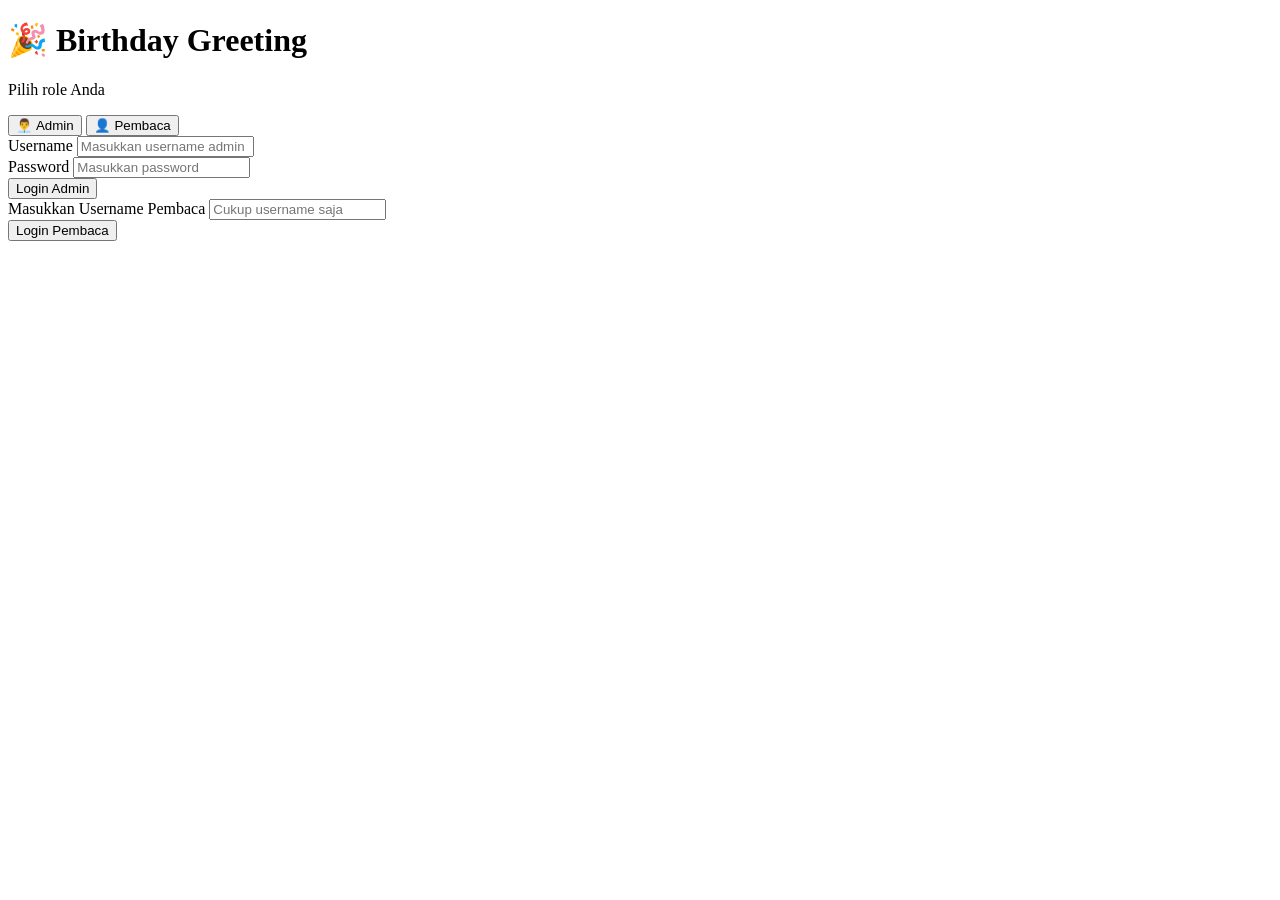
==== index.html @ 05ad00aa "Add files via upload" ====
<!DOCTYPE html>
<html lang="id">
<head>
    <meta charset="UTF-8">
    <meta name="viewport" content="width=device-width, initial-scale=1.0">
    <title>Birthday Greeting - Login</title>
    <link rel="stylesheet" href="css/style.css">
</head>
<body class="login-page">
    <div class="login-container">
        <div class="login-card">
            <h1 class="login-title">🎉 Birthday Greeting</h1>
            <p class="login-subtitle">Pilih role Anda</p>
            
            <!-- Tab Navigation -->
            <div class="login-tabs">
                <button type="button" class="tab-btn active" data-tab="admin-tab">👨‍💼 Admin</button>
                <button type="button" class="tab-btn" data-tab="pembaca-tab">👤 Pembaca</button>
            </div>

            <!-- Admin Login Form -->
            <form id="adminLoginForm" class="login-form active-tab">
                <div class="form-group">
                    <label for="admin-username">Username</label>
                    <input 
                        type="text" 
                        id="admin-username" 
                        placeholder="Masukkan username admin"
                        required
                    >
                </div>

                <div class="form-group">
                    <label for="admin-password">Password</label>
                    <input 
                        type="password" 
                        id="admin-password" 
                        placeholder="Masukkan password"
                        required
                    >
                </div>

                <button type="submit" class="login-btn">Login Admin</button>
            </form>

            <!-- Pembaca Login Form -->
            <form id="pembacaLoginForm" class="login-form">
                <div class="form-group">
                    <label for="pembaca-username">Masukkan Username Pembaca</label>
                    <input 
                        type="text" 
                        id="pembaca-username" 
                        placeholder="Cukup username saja"
                        required
                    >
                </div>

                <button type="submit" class="login-btn">Login Pembaca</button>
            </form>

            <div id="errorMessage" class="error-message"></div>
        </div>
    </div>

    <script src="js/auth.js"></script>
</body>
</html>
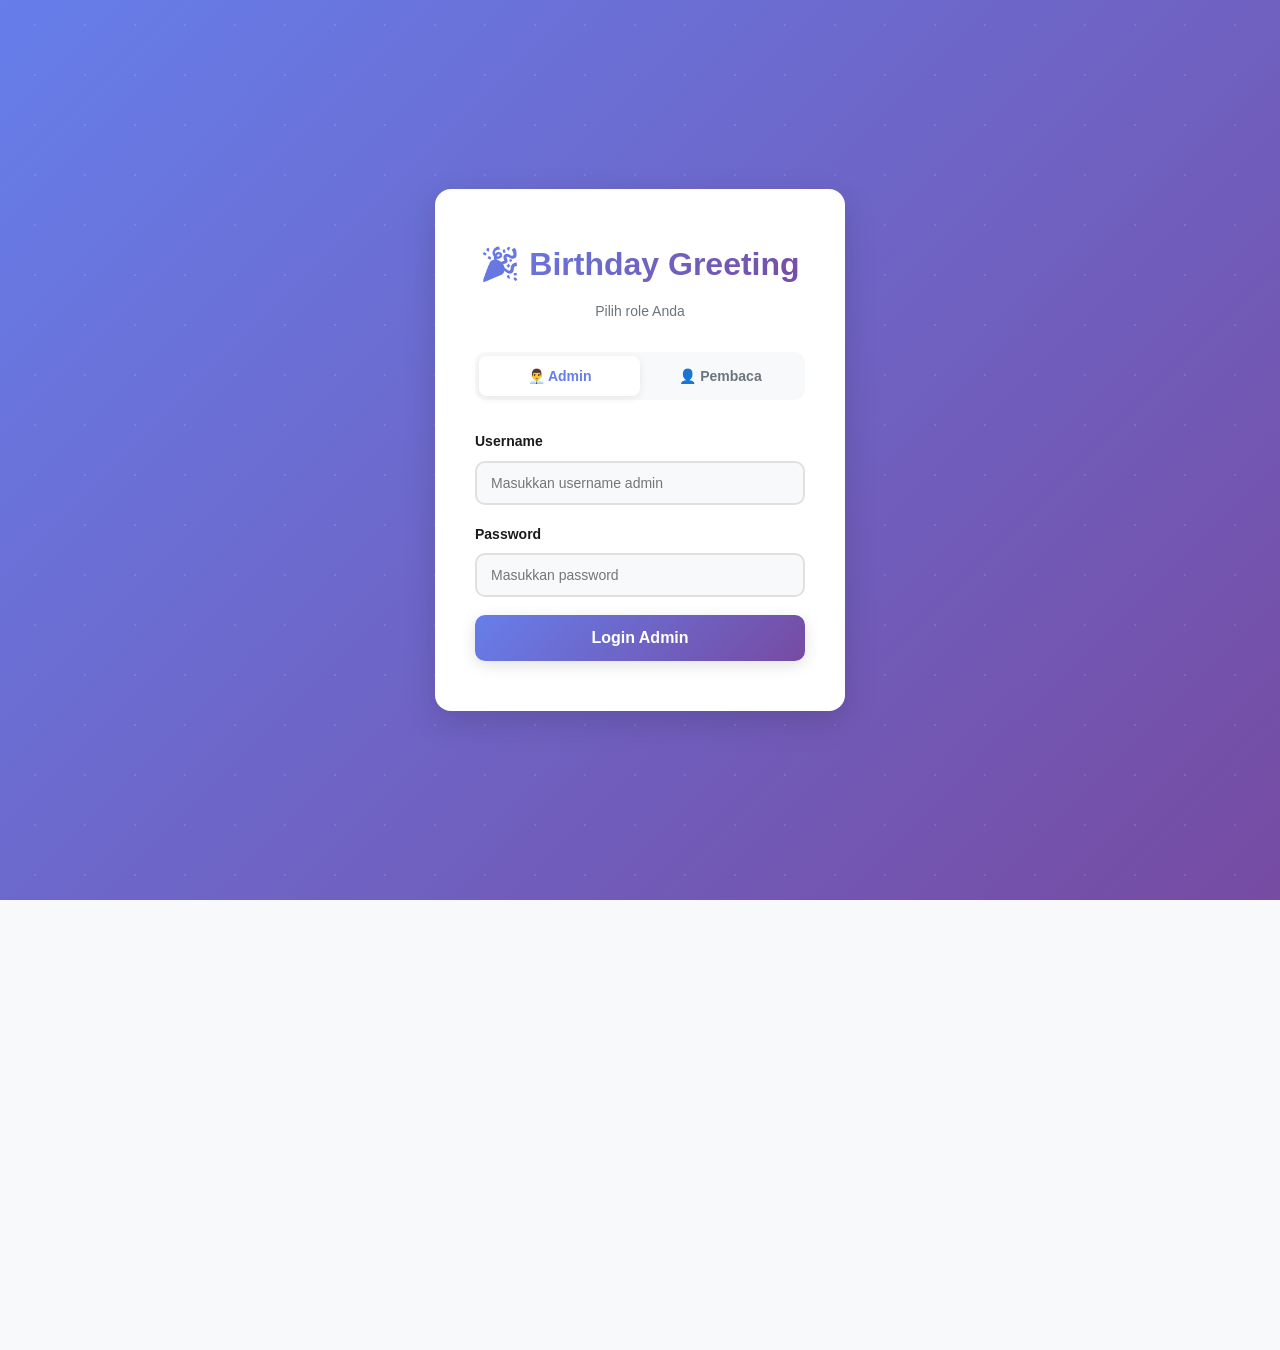
==== commit 95769333: "Fix stylesheet link in index.html Updated the stylesheet link to use 'style.css' instead of 'css/sty" ====
--- a/index.html
+++ b/index.html
@@ -4,7 +4,7 @@
     <meta charset="UTF-8">
     <meta name="viewport" content="width=device-width, initial-scale=1.0">
     <title>Birthday Greeting - Login</title>
-    <link rel="stylesheet" href="css/style.css">
+    <link rel="stylesheet" href="style.css">
 </head>
 <body class="login-page">
     <div class="login-container">
--- a/style.css
+++ b/style.css
@@ -0,0 +1,1236 @@
+/* ============================================
+   GLOBAL & RESET
+   ============================================ */
+* {
+    margin: 0;
+    padding: 0;
+    box-sizing: border-box;
+}
+
+:root {
+    --primary: #667eea;
+    --primary-dark: #5568d3;
+    --primary-light: #8b9cff;
+    --secondary: #764ba2;
+    --success: #4CAF50;
+    --danger: #f44336;
+    --warning: #ff9800;
+    --bg-light: #f8f9fa;
+    --bg-lighter: #ffffff;
+    --text-dark: #1a1a1a;
+    --text-muted: #6c757d;
+    --border-color: #e0e0e0;
+    --shadow-sm: 0 2px 8px rgba(0, 0, 0, 0.08);
+    --shadow-md: 0 4px 16px rgba(0, 0, 0, 0.12);
+    --shadow-lg: 0 10px 32px rgba(0, 0, 0, 0.15);
+}
+
+html, body {
+    font-family: 'Inter', 'Segoe UI', Tahoma, Geneva, Verdana, sans-serif;
+    background-color: var(--bg-light);
+    color: var(--text-dark);
+    line-height: 1.6;
+}
+
+/* Scrollbar */
+::-webkit-scrollbar {
+    width: 8px;
+    height: 8px;
+}
+
+::-webkit-scrollbar-track {
+    background: var(--bg-light);
+}
+
+::-webkit-scrollbar-thumb {
+    background: var(--border-color);
+    border-radius: 4px;
+}
+
+::-webkit-scrollbar-thumb:hover {
+    background: var(--primary);
+}
+
+/* ============================================
+   LOGIN PAGE STYLES
+   ============================================ */
+.login-page {
+    display: flex;
+    align-items: center;
+    justify-content: center;
+    min-height: 100vh;
+    background: linear-gradient(135deg, #667eea 0%, #764ba2 100%);
+    position: relative;
+    overflow: hidden;
+}
+
+.login-page::before {
+    content: '';
+    position: absolute;
+    top: -50%;
+    right: -50%;
+    width: 200%;
+    height: 200%;
+    background: radial-gradient(circle, rgba(255, 255, 255, 0.1) 1px, transparent 1px);
+    background-size: 50px 50px;
+    animation: float 20s infinite linear;
+}
+
+@keyframes float {
+    0% { transform: translate(0, 0); }
+    100% { transform: translate(50px, 50px); }
+}
+
+.login-container {
+    width: 100%;
+    max-width: 450px;
+    padding: 20px;
+    position: relative;
+    z-index: 10;
+}
+
+.login-card {
+    background: var(--bg-lighter);
+    border-radius: 16px;
+    padding: 50px 40px;
+    box-shadow: var(--shadow-lg);
+    animation: slideUp 0.6s ease-out;
+    backdrop-filter: blur(10px);
+}
+
+@keyframes slideUp {
+    from {
+        opacity: 0;
+        transform: translateY(40px);
+    }
+    to {
+        opacity: 1;
+        transform: translateY(0);
+    }
+}
+
+.login-title {
+    font-size: 32px;
+    font-weight: 700;
+    background: linear-gradient(135deg, var(--primary) 0%, var(--secondary) 100%);
+    -webkit-background-clip: text;
+    -webkit-text-fill-color: transparent;
+    margin-bottom: 10px;
+    text-align: center;
+}
+
+.login-subtitle {
+    color: var(--text-muted);
+    text-align: center;
+    margin-bottom: 30px;
+    font-size: 14px;
+    font-weight: 500;
+}
+
+/* Login Tabs */
+.login-tabs {
+    display: flex;
+    gap: 0;
+    margin-bottom: 30px;
+    background-color: var(--bg-light);
+    padding: 4px;
+    border-radius: 10px;
+}
+
+.tab-btn {
+    flex: 1;
+    padding: 12px;
+    background-color: transparent;
+    border: none;
+    border-radius: 8px;
+    color: var(--text-muted);
+    font-size: 14px;
+    font-weight: 600;
+    cursor: pointer;
+    transition: all 0.3s ease;
+}
+
+.tab-btn.active {
+    background-color: var(--bg-lighter);
+    color: var(--primary);
+    box-shadow: var(--shadow-sm);
+}
+
+.tab-btn:hover {
+    color: var(--primary);
+}
+
+/* Login Form */
+.login-form {
+    display: none;
+    animation: fadeIn 0.3s ease;
+}
+
+.login-form.active-tab {
+    display: block;
+}
+
+@keyframes fadeIn {
+    from { opacity: 0; }
+    to { opacity: 1; }
+}
+
+.form-group {
+    margin-bottom: 18px;
+}
+
+.form-group label {
+    display: block;
+    margin-bottom: 8px;
+    font-weight: 600;
+    color: var(--text-dark);
+    font-size: 14px;
+}
+
+.form-group input {
+    width: 100%;
+    padding: 12px 14px;
+    border: 2px solid var(--border-color);
+    border-radius: 10px;
+    font-size: 14px;
+    transition: all 0.3s ease;
+    background-color: var(--bg-light);
+}
+
+.form-group input:focus {
+    outline: none;
+    border-color: var(--primary);
+    background-color: var(--bg-lighter);
+    box-shadow: 0 0 0 3px rgba(102, 126, 234, 0.1);
+}
+
+.login-btn {
+    width: 100%;
+    padding: 14px;
+    background: linear-gradient(135deg, var(--primary) 0%, var(--secondary) 100%);
+    color: white;
+    border: none;
+    border-radius: 10px;
+    font-size: 16px;
+    font-weight: 600;
+    cursor: pointer;
+    transition: all 0.3s ease;
+    box-shadow: var(--shadow-md);
+}
+
+.login-btn:hover {
+    transform: translateY(-3px);
+    box-shadow: 0 8px 20px rgba(102, 126, 234, 0.4);
+}
+
+.login-btn:active {
+    transform: translateY(-1px);
+}
+
+.login-info {
+    background: linear-gradient(135deg, #f0f4ff 0%, #f9f5ff 100%);
+    padding: 16px;
+    border-radius: 10px;
+    margin-top: 20px;
+    font-size: 13px;
+    color: var(--text-dark);
+    border-left: 4px solid var(--primary);
+}
+
+.login-info p {
+    margin-bottom: 8px;
+}
+
+.login-info p:last-child {
+    margin-bottom: 0;
+}
+
+.login-info code {
+    background-color: var(--bg-lighter);
+    padding: 3px 8px;
+    border-radius: 5px;
+    font-family: 'Monaco', 'Courier New', monospace;
+    color: var(--primary);
+    font-weight: 600;
+    font-size: 12px;
+}
+
+.error-message {
+    color: var(--danger);
+    text-align: center;
+    font-size: 14px;
+    margin-top: 20px;
+    display: none;
+    padding: 12px 14px;
+    background-color: #ffe6e6;
+    border-radius: 8px;
+    border-left: 4px solid var(--danger);
+    animation: slideDown 0.3s ease;
+}
+
+@keyframes slideDown {
+    from {
+        opacity: 0;
+        transform: translateY(-10px);
+    }
+    to {
+        opacity: 1;
+        transform: translateY(0);
+    }
+}
+
+.error-message.show {
+    display: block;
+}
+
+/* ============================================
+   APP PAGE STYLES - PEMBACA VIEW
+   ============================================ */
+.app-page {
+    display: flex;
+    flex-direction: column;
+    min-height: 100vh;
+    background: linear-gradient(135deg, var(--primary) 0%, var(--secondary) 100%);
+    position: relative;
+}
+
+/* Navbar */
+.navbar {
+    background-color: rgba(0, 0, 0, 0.2);
+    backdrop-filter: blur(20px);
+    padding: 18px 30px;
+    display: flex;
+    justify-content: space-between;
+    align-items: center;
+    color: white;
+    box-shadow: var(--shadow-md);
+    border-bottom: 1px solid rgba(255, 255, 255, 0.1);
+}
+
+.app-title {
+    font-size: 26px;
+    font-weight: 700;
+    letter-spacing: -0.5px;
+}
+
+.navbar-right {
+    display: flex;
+    align-items: center;
+    gap: 20px;
+}
+
+.user-info {
+    display: flex;
+    align-items: center;
+    gap: 12px;
+    font-size: 14px;
+}
+
+#username-display {
+    font-weight: 600;
+    letter-spacing: -0.3px;
+}
+
+#role-badge {
+    background-color: rgba(255, 255, 255, 0.25);
+    padding: 6px 14px;
+    border-radius: 20px;
+    font-size: 12px;
+    font-weight: 600;
+    backdrop-filter: blur(10px);
+}
+
+.logout-btn {
+    padding: 10px 18px;
+    background-color: rgba(255, 255, 255, 0.15);
+    color: white;
+    border: 2px solid rgba(255, 255, 255, 0.4);
+    border-radius: 8px;
+    cursor: pointer;
+    font-size: 14px;
+    font-weight: 600;
+    transition: all 0.3s ease;
+}
+
+.logout-btn:hover {
+    background-color: rgba(255, 255, 255, 0.25);
+    transform: translateY(-2px);
+    border-color: white;
+}
+
+/* Main App Container - Pembaca View */
+.app-container {
+    flex: 1;
+    display: flex;
+    align-items: center;
+    justify-content: center;
+    padding: 40px 20px;
+    position: relative;
+}
+
+.pages-container {
+    width: 100%;
+    max-width: 700px;
+    height: 550px;
+    position: relative;
+    perspective: 1000px;
+}
+
+.page {
+    position: absolute;
+    width: 100%;
+    height: 100%;
+    background: var(--bg-lighter);
+    border-radius: 20px;
+    padding: 50px;
+    box-shadow: var(--shadow-lg);
+    opacity: 0;
+    visibility: hidden;
+    transform: translateX(120px) rotateY(25deg);
+    transition: all 0.6s cubic-bezier(0.34, 1.56, 0.64, 1);
+    display: flex;
+    align-items: center;
+    justify-content: center;
+    overflow-y: auto;
+}
+
+.page.active {
+    opacity: 1;
+    visibility: visible;
+    transform: translateX(0) rotateY(0);
+}
+
+.page.prev {
+    transform: translateX(-120px) rotateY(-25deg);
+}
+
+.page-content {
+    text-align: center;
+    width: 100%;
+}
+
+.page-content h2 {
+    font-size: 32px;
+    font-weight: 700;
+    background: linear-gradient(135deg, var(--primary) 0%, var(--secondary) 100%);
+    -webkit-background-clip: text;
+    -webkit-text-fill-color: transparent;
+    margin-bottom: 24px;
+}
+
+.page-content p {
+    font-size: 18px;
+    color: var(--text-dark);
+    line-height: 1.9;
+    margin-bottom: 16px;
+}
+
+.document-container {
+    background-color: var(--bg-light);
+    padding: 30px;
+    border-radius: 12px;
+    border: 2px dashed var(--primary);
+    min-height: 250px;
+    display: flex;
+    flex-direction: column;
+    align-items: center;
+    justify-content: center;
+    gap: 16px;
+}
+
+.whatsapp-section {
+    margin-top: 40px;
+    padding-top: 30px;
+    border-top: 2px solid var(--border-color);
+}
+
+.whatsapp-btn {
+    padding: 16px 32px;
+    background: linear-gradient(135deg, #25D366 0%, #20BA5E 100%);
+    color: white;
+    border: none;
+    border-radius: 12px;
+    font-size: 16px;
+    font-weight: 600;
+    cursor: pointer;
+    transition: all 0.3s ease;
+    box-shadow: var(--shadow-md);
+    display: inline-block;
+}
+
+.whatsapp-btn:hover {
+    transform: translateY(-4px);
+    box-shadow: 0 8px 24px rgba(37, 211, 102, 0.35);
+}
+
+.whatsapp-btn:active {
+    transform: translateY(-2px);
+}
+
+.wa-note {
+    font-size: 13px;
+    color: var(--text-muted);
+    margin-top: 12px;
+}
+
+.page-indicator {
+    position: absolute;
+    bottom: 30px;
+    left: 50%;
+    transform: translateX(-50%);
+    background-color: rgba(0, 0, 0, 0.3);
+    color: white;
+    padding: 10px 20px;
+    border-radius: 24px;
+    font-size: 14px;
+    font-weight: 600;
+    backdrop-filter: blur(10px);
+    border: 1px solid rgba(255, 255, 255, 0.2);
+}
+
+.controls {
+    display: flex;
+    justify-content: center;
+    gap: 16px;
+    padding: 24px;
+    background-color: rgba(0, 0, 0, 0.15);
+}
+
+.control-btn {
+    padding: 14px 28px;
+    background-color: white;
+    color: var(--primary);
+    border: none;
+    border-radius: 12px;
+    font-size: 14px;
+    font-weight: 600;
+    cursor: pointer;
+    transition: all 0.3s ease;
+    box-shadow: var(--shadow-md);
+    letter-spacing: -0.3px;
+}
+
+.control-btn:hover:not(.disabled) {
+    transform: translateY(-4px);
+    box-shadow: 0 8px 24px rgba(0, 0, 0, 0.25);
+}
+
+.control-btn:active:not(.disabled) {
+    transform: translateY(-2px);
+}
+
+.control-btn.disabled {
+    opacity: 0.5;
+    cursor: not-allowed;
+}
+
+.control-btn.disabled:hover {
+    transform: none;
+}
+
+/* ============================================
+   ADMIN DASHBOARD STYLES
+   ============================================ */
+.admin-dashboard {
+    display: flex;
+    min-height: 100vh;
+    background-color: var(--bg-light);
+}
+
+/* Admin Sidebar */
+.admin-sidebar {
+    width: 280px;
+    background: var(--bg-lighter);
+    border-right: 1px solid var(--border-color);
+    display: flex;
+    flex-direction: column;
+    box-shadow: var(--shadow-sm);
+    overflow-y: auto;
+    position: relative;
+    z-index: 50;
+}
+
+.admin-header {
+    padding: 24px 20px;
+    border-bottom: 1px solid var(--border-color);
+}
+
+.admin-logo {
+    font-size: 24px;
+    font-weight: 700;
+    background: linear-gradient(135deg, var(--primary) 0%, var(--secondary) 100%);
+    -webkit-background-clip: text;
+    -webkit-text-fill-color: transparent;
+}
+
+.admin-menu {
+    list-style: none;
+    padding: 16px 12px;
+    flex: 1;
+    display: flex;
+    flex-direction: column;
+    gap: 4px;
+}
+
+.admin-menu-item {
+    display: flex;
+    align-items: center;
+    gap: 12px;
+    width: 100%;
+    padding: 12px 16px;
+    background: none;
+    color: var(--text-muted);
+    text-decoration: none;
+    font-weight: 600;
+    font-size: 14px;
+    cursor: pointer;
+    transition: all 0.25s ease;
+    border: none;
+    border-radius: 10px;
+    text-align: left;
+}
+
+.menu-icon {
+    font-size: 17px;
+    width: 22px;
+    display: inline-flex;
+    align-items: center;
+    justify-content: center;
+    flex-shrink: 0;
+}
+
+.admin-menu-item:hover {
+    background-color: var(--bg-light);
+    color: var(--primary);
+}
+
+.admin-menu-item.active {
+    background: linear-gradient(135deg, rgba(102, 126, 234, 0.12) 0%, rgba(118, 75, 162, 0.12) 100%);
+    color: var(--primary);
+    box-shadow: inset 3px 0 0 var(--primary);
+}
+
+/* Admin Main Content */
+.admin-main {
+    flex: 1;
+    display: flex;
+    flex-direction: column;
+}
+
+.admin-top-bar {
+    background: var(--bg-lighter);
+    padding: 20px 30px;
+    border-bottom: 1px solid var(--border-color);
+    box-shadow: var(--shadow-sm);
+    display: flex;
+    justify-content: space-between;
+    align-items: center;
+    position: relative;
+    z-index: 60;
+}
+
+.admin-title {
+    font-size: 24px;
+    font-weight: 700;
+    color: var(--text-dark);
+}
+
+/* Admin Profile Dropdown (Top Bar) */
+.admin-profile {
+    position: relative;
+}
+
+.admin-profile-trigger {
+    display: flex;
+    align-items: center;
+    gap: 10px;
+    padding: 6px 16px 6px 6px;
+    background-color: var(--bg-light);
+    border: 1px solid var(--border-color);
+    border-radius: 30px;
+    cursor: pointer;
+    transition: all 0.25s ease;
+}
+
+.admin-profile-trigger:hover {
+    border-color: var(--primary);
+    box-shadow: var(--shadow-sm);
+}
+
+.admin-profile-avatar {
+    width: 34px;
+    height: 34px;
+    border-radius: 50%;
+    background: linear-gradient(135deg, var(--primary) 0%, var(--secondary) 100%);
+    display: flex;
+    align-items: center;
+    justify-content: center;
+    color: white;
+    font-weight: 700;
+    font-size: 15px;
+    flex-shrink: 0;
+}
+
+.admin-profile-name {
+    font-weight: 600;
+    font-size: 14px;
+    color: var(--text-dark);
+}
+
+.admin-profile-chevron {
+    font-size: 11px;
+    color: var(--text-muted);
+    transition: transform 0.25s ease;
+}
+
+.admin-profile.open .admin-profile-chevron {
+    transform: rotate(180deg);
+}
+
+.admin-profile-dropdown {
+    position: absolute;
+    top: calc(100% + 10px);
+    right: 0;
+    min-width: 190px;
+    background: var(--bg-lighter);
+    border: 1px solid var(--border-color);
+    border-radius: 12px;
+    box-shadow: var(--shadow-lg);
+    padding: 8px;
+    opacity: 0;
+    visibility: hidden;
+    transform: translateY(-8px);
+    transition: all 0.2s ease;
+    z-index: 200;
+}
+
+.admin-profile-dropdown.show {
+    opacity: 1;
+    visibility: visible;
+    transform: translateY(0);
+}
+
+.admin-dropdown-item {
+    display: flex;
+    align-items: center;
+    gap: 10px;
+    width: 100%;
+    padding: 10px 12px;
+    background: none;
+    border: none;
+    border-radius: 8px;
+    font-size: 13px;
+    font-weight: 600;
+    color: var(--text-dark);
+    cursor: pointer;
+    transition: all 0.2s ease;
+    text-align: left;
+}
+
+.admin-dropdown-item:hover {
+    background-color: var(--bg-light);
+}
+
+.admin-dropdown-item.danger {
+    color: var(--danger);
+}
+
+.admin-dropdown-item.danger:hover {
+    background-color: #fee;
+}
+
+.admin-breadcrumb {
+    display: flex;
+    gap: 8px;
+    font-size: 13px;
+    color: var(--text-muted);
+}
+
+.admin-content {
+    flex: 1;
+    overflow-y: auto;
+    padding: 30px;
+}
+
+/* Admin Sections */
+.admin-section {
+    background: var(--bg-lighter);
+    border-radius: 16px;
+    padding: 30px;
+    margin-bottom: 24px;
+    box-shadow: var(--shadow-sm);
+    border: 1px solid var(--border-color);
+}
+
+.admin-section h3 {
+    font-size: 18px;
+    font-weight: 700;
+    margin-bottom: 20px;
+    padding-bottom: 16px;
+    border-bottom: 2px solid var(--border-color);
+    color: var(--text-dark);
+}
+
+.form-grid {
+    display: grid;
+    grid-template-columns: repeat(auto-fit, minmax(250px, 1fr));
+    gap: 20px;
+    margin-bottom: 20px;
+}
+
+.form-field {
+    display: flex;
+    flex-direction: column;
+}
+
+.form-field label {
+    font-size: 13px;
+    font-weight: 600;
+    margin-bottom: 8px;
+    color: var(--text-dark);
+}
+
+.form-field input,
+.form-field textarea,
+.form-field select {
+    padding: 12px 14px;
+    border: 1px solid var(--border-color);
+    border-radius: 10px;
+    font-size: 14px;
+    font-family: inherit;
+    transition: all 0.3s ease;
+    background-color: var(--bg-light);
+}
+
+.form-field input:focus,
+.form-field textarea:focus,
+.form-field select:focus {
+    outline: none;
+    border-color: var(--primary);
+    background-color: var(--bg-lighter);
+    box-shadow: 0 0 0 3px rgba(102, 126, 234, 0.1);
+}
+
+.form-field textarea {
+    resize: vertical;
+    min-height: 100px;
+}
+
+.form-hint {
+    font-size: 12px;
+    color: var(--text-muted);
+    margin-top: 6px;
+}
+
+/* Page 3 Image Upload (Admin) */
+.form-field input[type="file"] {
+    padding: 10px 12px;
+    border: 1px dashed var(--border-color);
+    border-radius: 10px;
+    background-color: var(--bg-light);
+    font-size: 13px;
+    cursor: pointer;
+}
+
+.form-field input[type="file"]:hover {
+    border-color: var(--primary);
+}
+
+#page3ImagePreviewWrapper img {
+    display: block;
+    max-width: 100%;
+    max-height: 280px;
+    object-fit: contain;
+    border-radius: 12px;
+    border: 1px solid var(--border-color);
+}
+
+/* Page 3 Image & Caption (Pembaca view) */
+.page3-image {
+    max-width: 100%;
+    max-height: 320px;
+    object-fit: contain;
+    border-radius: 12px;
+    box-shadow: var(--shadow-sm);
+}
+
+.page3-caption {
+    font-size: 16px;
+    color: var(--text-dark);
+    line-height: 1.7;
+}
+
+/* Pembaca List */
+.pembaca-list-container {
+    display: grid;
+    grid-template-columns: repeat(auto-fill, minmax(300px, 1fr));
+    gap: 20px;
+}
+
+.pembaca-card {
+    background: linear-gradient(135deg, #f0f4ff 0%, #f9f5ff 100%);
+    border: 1px solid var(--primary);
+    border-radius: 12px;
+    padding: 20px;
+    position: relative;
+}
+
+.pembaca-card-header {
+    display: flex;
+    justify-content: space-between;
+    align-items: start;
+    margin-bottom: 16px;
+}
+
+.pembaca-name {
+    font-weight: 700;
+    color: var(--primary);
+    font-size: 16px;
+}
+
+.pembaca-card-actions {
+    display: flex;
+    gap: 8px;
+}
+
+.btn-icon {
+    width: 32px;
+    height: 32px;
+    border: none;
+    border-radius: 8px;
+    background-color: white;
+    cursor: pointer;
+    font-size: 16px;
+    transition: all 0.3s ease;
+    display: flex;
+    align-items: center;
+    justify-content: center;
+}
+
+.btn-icon:hover {
+    transform: translateY(-2px);
+    box-shadow: var(--shadow-sm);
+}
+
+.btn-icon.edit {
+    color: #4CAF50;
+}
+
+.btn-icon.delete {
+    color: var(--danger);
+}
+
+.pembaca-message {
+    font-size: 13px;
+    color: var(--text-dark);
+    font-style: italic;
+    line-height: 1.6;
+    margin-bottom: 12px;
+    padding: 12px;
+    background-color: white;
+    border-radius: 8px;
+}
+
+.pembaca-pages {
+    font-size: 12px;
+    color: var(--text-muted);
+}
+
+/* Page Content Editor */
+.page-editor {
+    display: none;
+}
+
+.page-editor.active {
+    display: block;
+}
+
+.page-tabs {
+    display: flex;
+    gap: 12px;
+    margin-bottom: 24px;
+    border-bottom: 2px solid var(--border-color);
+    overflow-x: auto;
+}
+
+.page-tab {
+    padding: 12px 20px;
+    background: none;
+    border: none;
+    color: var(--text-muted);
+    font-weight: 600;
+    font-size: 14px;
+    cursor: pointer;
+    border-bottom: 3px solid transparent;
+    transition: all 0.3s ease;
+    white-space: nowrap;
+}
+
+.page-tab.active {
+    color: var(--primary);
+    border-bottom-color: var(--primary);
+}
+
+.page-tab:hover {
+    color: var(--primary);
+}
+
+/* Buttons */
+.btn-primary {
+    padding: 12px 24px;
+    background: linear-gradient(135deg, var(--primary) 0%, var(--secondary) 100%);
+    color: white;
+    border: none;
+    border-radius: 10px;
+    font-size: 14px;
+    font-weight: 600;
+    cursor: pointer;
+    transition: all 0.3s ease;
+    box-shadow: var(--shadow-md);
+    display: inline-flex;
+    align-items: center;
+    gap: 8px;
+}
+
+.btn-primary:hover {
+    transform: translateY(-3px);
+    box-shadow: 0 8px 20px rgba(102, 126, 234, 0.4);
+}
+
+.btn-primary:active {
+    transform: translateY(-1px);
+}
+
+.btn-secondary {
+    padding: 12px 24px;
+    background-color: var(--bg-light);
+    color: var(--primary);
+    border: 2px solid var(--primary);
+    border-radius: 10px;
+    font-size: 14px;
+    font-weight: 600;
+    cursor: pointer;
+    transition: all 0.3s ease;
+}
+
+.btn-secondary:hover {
+    background-color: var(--primary);
+    color: white;
+    transform: translateY(-2px);
+}
+
+/* Modal Styles */
+.modal {
+    display: none;
+    position: fixed;
+    z-index: 1000;
+    left: 0;
+    top: 0;
+    width: 100%;
+    height: 100%;
+    background-color: rgba(0, 0, 0, 0.5);
+    animation: fadeIn 0.3s ease;
+}
+
+.modal.show {
+    display: flex;
+    align-items: center;
+    justify-content: center;
+}
+
+.modal-content {
+    background: var(--bg-lighter);
+    padding: 40px;
+    border-radius: 16px;
+    max-width: 600px;
+    width: 90%;
+    max-height: 85vh;
+    overflow-y: auto;
+    position: relative;
+    animation: slideDown 0.3s ease;
+    box-shadow: var(--shadow-lg);
+}
+
+.close-modal {
+    position: absolute;
+    right: 20px;
+    top: 15px;
+    font-size: 32px;
+    font-weight: bold;
+    color: var(--text-muted);
+    cursor: pointer;
+    transition: color 0.3s ease;
+    background: none;
+    border: none;
+    width: 40px;
+    height: 40px;
+    display: flex;
+    align-items: center;
+    justify-content: center;
+}
+
+.close-modal:hover {
+    color: var(--text-dark);
+}
+
+.modal-content h2 {
+    font-size: 24px;
+    color: var(--text-dark);
+    margin-bottom: 24px;
+    font-weight: 700;
+}
+
+.modal-content h3 {
+    font-size: 16px;
+    color: var(--text-dark);
+    margin-top: 20px;
+    margin-bottom: 12px;
+    font-weight: 600;
+}
+
+/* ============================================
+   RESPONSIVE
+   ============================================ */
+@media (max-width: 1200px) {
+    .admin-sidebar {
+        width: 240px;
+    }
+}
+
+@media (max-width: 768px) {
+    .login-card {
+        padding: 30px 25px;
+    }
+
+    .admin-dashboard {
+        flex-direction: column;
+    }
+
+    .admin-sidebar {
+        width: 100%;
+        flex-direction: row;
+        height: auto;
+        border-right: none;
+        border-bottom: 1px solid var(--border-color);
+    }
+
+    .admin-header {
+        display: none;
+    }
+
+    .admin-menu {
+        display: flex;
+        gap: 0;
+        padding: 0;
+        flex: 1;
+    }
+
+    .admin-menu-item {
+        flex: 1;
+        padding: 12px 16px;
+        text-align: center;
+        border-left: none;
+        border-bottom: 3px solid transparent;
+        margin: 0;
+    }
+
+    .admin-menu-item.active {
+        border-left: none;
+        border-bottom-color: var(--primary);
+    }
+
+    .admin-footer {
+        display: none;
+    }
+
+    .admin-content {
+        padding: 20px;
+    }
+
+    .admin-top-bar {
+        padding: 16px 20px;
+    }
+
+    .admin-profile-name {
+        display: none;
+    }
+
+    .admin-profile-trigger {
+        padding: 5px;
+    }
+
+    .admin-section {
+        padding: 20px;
+    }
+
+    .reviewer-list-container {
+        grid-template-columns: 1fr;
+    }
+
+    .form-grid {
+        grid-template-columns: 1fr;
+    }
+
+    .pages-container {
+        height: 400px;
+        max-width: 90vw;
+    }
+
+    .page {
+        padding: 30px;
+    }
+
+    .page-content h2 {
+        font-size: 24px;
+    }
+
+    .navbar {
+        flex-direction: column;
+        gap: 15px;
+    }
+
+    .navbar-right {
+        width: 100%;
+        justify-content: space-between;
+    }
+
+    .control-btn {
+        padding: 10px 16px;
+        font-size: 12px;
+    }
+
+    .controls {
+        gap: 10px;
+        flex-wrap: wrap;
+    }
+}
+
+@media (max-width: 480px) {
+    .navbar {
+        padding: 12px 15px;
+    }
+
+    .app-title {
+        font-size: 18px;
+    }
+
+    .login-card {
+        padding: 20px 16px;
+    }
+
+    .login-title {
+        font-size: 24px;
+    }
+
+    .admin-section {
+        padding: 16px;
+    }
+
+    .page-content h2 {
+        font-size: 20px;
+    }
+
+    .modal-content {
+        padding: 24px;
+    }
+}
